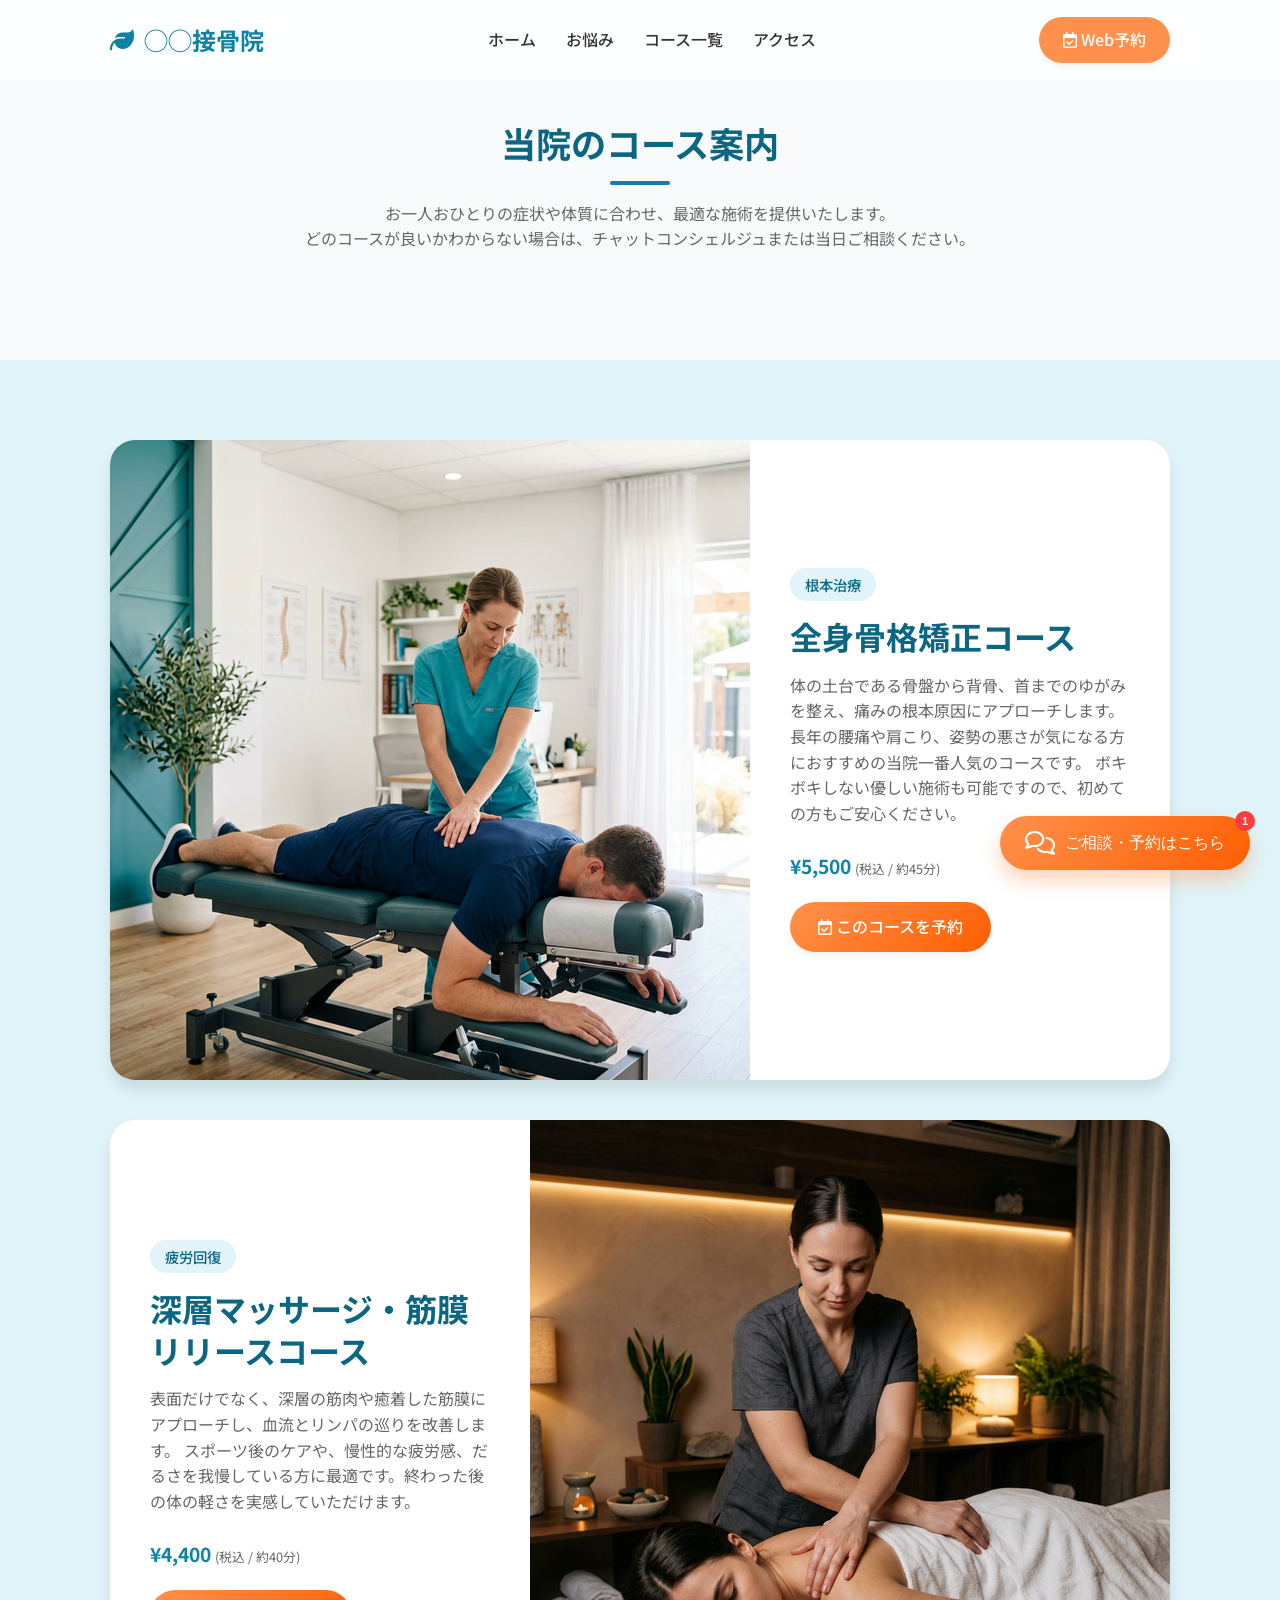
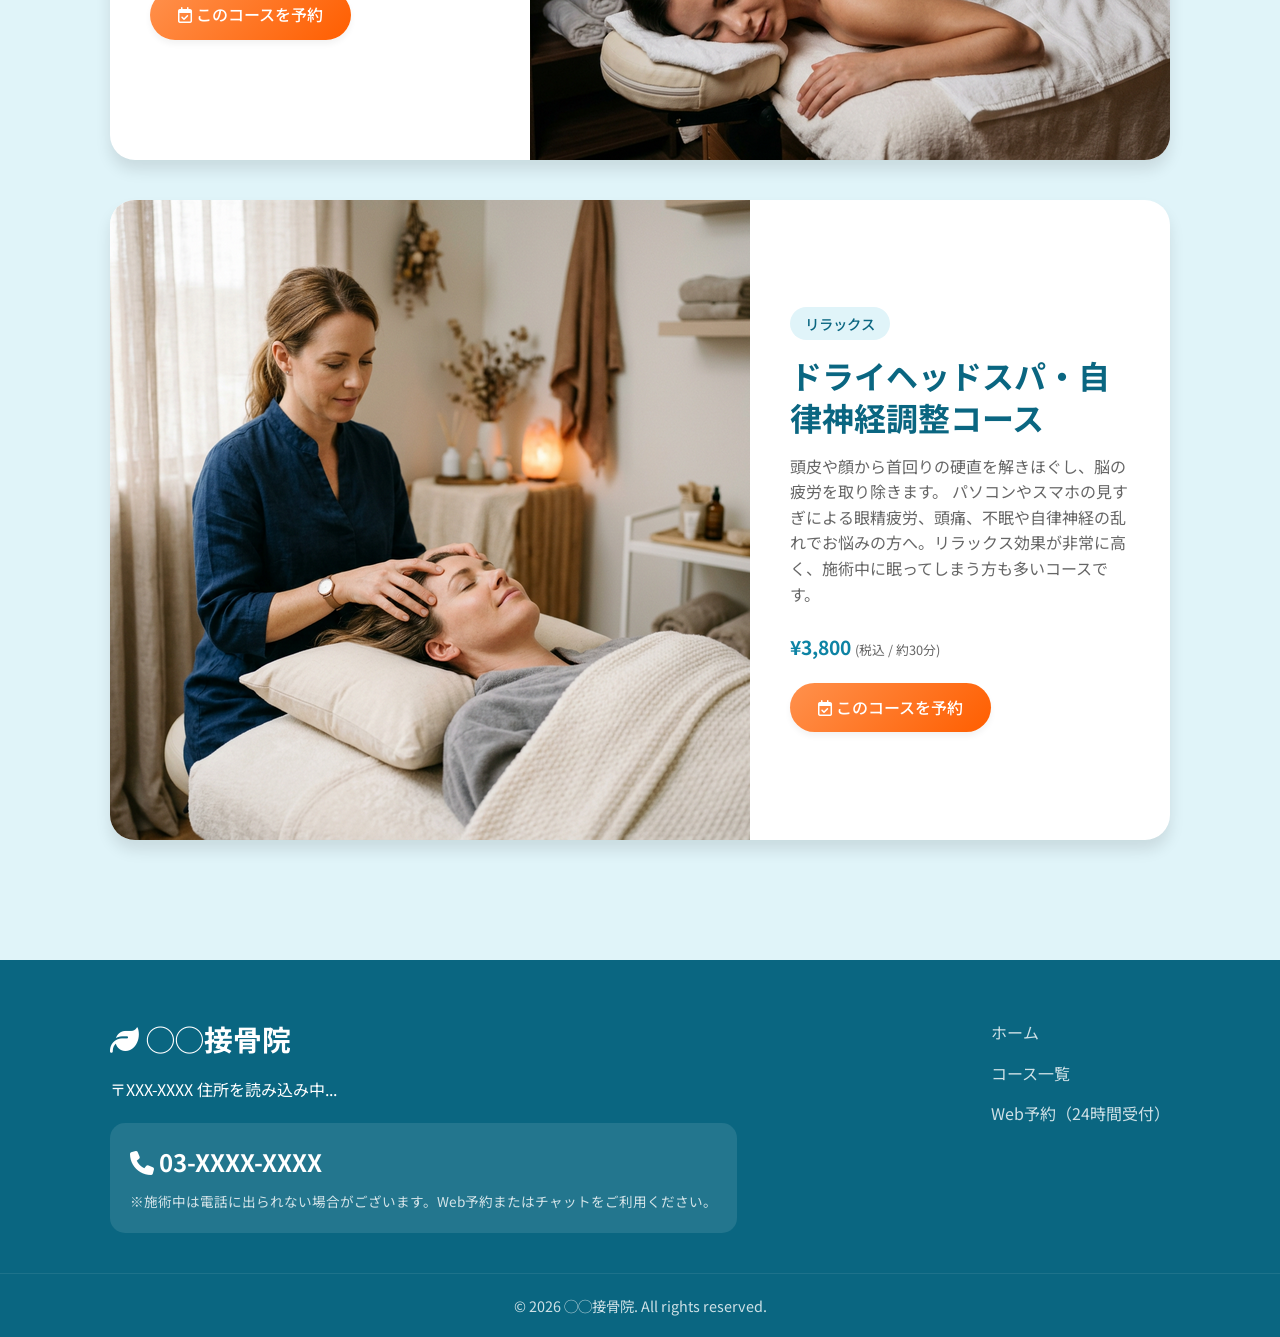
==== courses.html @ 59ee5325 "Convert to static site and add responsive design" ====
<!DOCTYPE html>
<html lang="ja">
<head>
    <meta charset="UTF-8">
    <meta name="viewport" content="width=device-width, initial-scale=1.0">
    <title>コース一覧 | ◯◯接骨院</title>
    <!-- Google Fonts -->
    <link href="https://fonts.googleapis.com/css2?family=Outfit:wght@400;500;700&family=Noto+Sans+JP:wght@400;500;700&display=swap" rel="stylesheet">
    <!-- FontAwesome for Icons -->
    <link rel="stylesheet" href="https://cdnjs.cloudflare.com/ajax/libs/font-awesome/6.4.0/css/all.min.css">
    <!-- Custom CSS -->
    <link rel="stylesheet" href="static/css/style.css">
</head>
<body>
    <!-- Header -->
    <header class="navbar">
        <div class="container navbar-container">
            <a href="index.html" class="logo">
                <i class="fa-solid fa-leaf"></i> ◯◯接骨院
            </a>
            <nav class="nav-links">
                <a href="index.html">ホーム</a>
                <a href="index.html#worries">お悩み</a>
                <a href="courses.html">コース一覧</a>
                <a href="index.html#access">アクセス</a>
            </nav>
            <a href="#" class="btn btn-primary reserve-btn js-reserve-link" target="_blank" rel="noopener noreferrer">
                <i class="fa-regular fa-calendar-check"></i> Web予約
            </a>
            <!-- Mobile Menu Toggle -->
            <button class="menu-toggle" id="mobileMenuBtn" aria-label="メニューを開く">
                <i class="fa-solid fa-bars"></i>
            </button>
        </div>
    </header>

    <!-- Main Content -->
    <main>
        <div style="background: var(--bg-color); padding: 120px 0 60px;">
            <div class="container">
                <h1 class="section-title" style="margin-bottom: 1rem;">当院のコース案内</h1>
                <p class="text-center" style="color: var(--text-light); margin-bottom: 3rem;">
                    お一人おひとりの症状や体質に合わせ、最適な施術を提供いたします。<br>
                    どのコースが良いかわからない場合は、チャットコンシェルジュまたは当日ご相談ください。
                </p>
            </div>
        </div>

        <section class="section-padding courses-section">
            <div class="container">
                
                <!-- 全身骨格矯正コース -->
                <div id="course-bone" class="course-card">
                    <img src="static/images/course_bone.jpg" alt="全身骨格矯正コース" class="course-img" onerror="this.src='https://images.unsplash.com/photo-1544161515-4ab6ce6db874?q=80&w=800&auto=format&fit=crop'">
                    <div class="course-body">
                        <span class="course-tag">根本治療</span>
                        <h3 class="course-title">全身骨格矯正コース</h3>
                        <p class="course-desc">
                            体の土台である骨盤から背骨、首までのゆがみを整え、痛みの根本原因にアプローチします。
                            長年の腰痛や肩こり、姿勢の悪さが気になる方におすすめの当院一番人気のコースです。
                            ボキボキしない優しい施術も可能ですので、初めての方もご安心ください。
                        </p>
                        <p style="font-weight: bold; font-size: 1.2rem; color: var(--primary-color); margin-bottom: 20px;">¥5,500 <span style="font-size: 0.8rem; color: var(--text-light); font-weight: normal;">(税込 / 約45分)</span></p>
                        <div style="display: flex; gap: 15px;">
                            <a href="#" class="btn btn-secondary js-reserve-link" target="_blank"><i class="fa-regular fa-calendar-check"></i> このコースを予約</a>
                        </div>
                    </div>
                </div>

                <!-- マッサージ・筋膜リリースコース -->
                <div id="course-massage" class="course-card reverse">
                    <img src="static/images/course_massage.jpg" alt="マッサージ・筋膜リリースコース" class="course-img" onerror="this.src='https://images.unsplash.com/photo-1519823551278-64ac92734fb1?q=80&w=800&auto=format&fit=crop'">
                    <div class="course-body">
                        <span class="course-tag">疲労回復</span>
                        <h3 class="course-title">深層マッサージ・筋膜リリースコース</h3>
                        <p class="course-desc">
                            表面だけでなく、深層の筋肉や癒着した筋膜にアプローチし、血流とリンパの巡りを改善します。
                            スポーツ後のケアや、慢性的な疲労感、だるさを我慢している方に最適です。終わった後の体の軽さを実感していただけます。
                        </p>
                        <p style="font-weight: bold; font-size: 1.2rem; color: var(--primary-color); margin-bottom: 20px;">¥4,400 <span style="font-size: 0.8rem; color: var(--text-light); font-weight: normal;">(税込 / 約40分)</span></p>
                        <div style="display: flex; gap: 15px;">
                            <a href="#" class="btn btn-secondary js-reserve-link" target="_blank"><i class="fa-regular fa-calendar-check"></i> このコースを予約</a>
                        </div>
                    </div>
                </div>

                <!-- ヘッドスパ・自律神経調整コース -->
                <div id="course-head" class="course-card">
                    <img src="static/images/course_head.jpg" alt="ヘッドスパ・自律神経調整コース" class="course-img" onerror="this.src='https://images.unsplash.com/photo-1620708518650-cfb742512f71?q=80&w=800&auto=format&fit=crop'">
                    <div class="course-body">
                        <span class="course-tag">リラックス</span>
                        <h3 class="course-title">ドライヘッドスパ・自律神経調整コース</h3>
                        <p class="course-desc">
                            頭皮や顔から首回りの硬直を解きほぐし、脳の疲労を取り除きます。
                            パソコンやスマホの見すぎによる眼精疲労、頭痛、不眠や自律神経の乱れでお悩みの方へ。リラックス効果が非常に高く、施術中に眠ってしまう方も多いコースです。
                        </p>
                        <p style="font-weight: bold; font-size: 1.2rem; color: var(--primary-color); margin-bottom: 20px;">¥3,800 <span style="font-size: 0.8rem; color: var(--text-light); font-weight: normal;">(税込 / 約30分)</span></p>
                        <div style="display: flex; gap: 15px;">
                            <a href="#" class="btn btn-secondary js-reserve-link" target="_blank"><i class="fa-regular fa-calendar-check"></i> このコースを予約</a>
                        </div>
                    </div>
                </div>

            </div>
        </section>
    </main>

    <!-- Footer -->
    <footer class="footer">
        <div class="container footer-content">
            <div class="footer-info">
                <h3 class="footer-logo"><i class="fa-solid fa-leaf"></i> ◯◯接骨院</h3>
                <p id="footer-address">〒XXX-XXXX 住所を読み込み中...</p>
                <div class="contact-methods">
                    <p class="tel"><i class="fa-solid fa-phone"></i> 03-XXXX-XXXX</p>
                    <p class="contact-note">※施術中は電話に出られない場合がございます。Web予約またはチャットをご利用ください。</p>
                </div>
            </div>
            <div class="footer-links">
                <a href="index.html">ホーム</a>
                <a href="courses.html">コース一覧</a>
                <a href="#" class="js-reserve-link" target="_blank" rel="noopener noreferrer">Web予約（24時間受付）</a>
            </div>
        </div>
        <div class="footer-bottom">
            <p>&copy; 2026 ◯◯接骨院. All rights reserved.</p>
        </div>
    </footer>

    <!-- Chatbot Floating Button -->
    <button class="chat-toggle-btn" id="chatToggleBtn">
        <div class="chat-badge">1</div>
        <i class="fa-regular fa-comments"></i>
        <span>ご相談・予約はこちら</span>
    </button>

    <!-- Chatbot Window -->
    <div class="chatbot-window glass-panel" id="chatbotWindow">
        <div class="chat-header">
            <h4><i class="fa-solid fa-robot"></i> AIコンシェルジュ</h4>
            <button class="close-chat" id="closeChatBtn"><i class="fa-solid fa-xmark"></i></button>
        </div>
        <div class="chat-body" id="chatBody">
            <div class="chat-message bot-message">
                <div class="avatar"><i class="fa-solid fa-leaf"></i></div>
                <div class="bubble">
                    こんにちは！◯◯接骨院です。<br>
                    どのようなお悩みでしょうか？<br>
                    該当する症状やご希望を選択してください。
                </div>
            </div>
            <div class="chat-options" id="chatOptions">
                <!-- JavaScriptで選択肢を動的に生成します -->
            </div>
        </div>
        <div class="chat-footer">
            <a href="#" class="btn btn-primary btn-block js-reserve-link" target="_blank">
                <i class="fa-regular fa-calendar-check"></i> すぐにWeb予約する
            </a>
        </div>
    </div>

    <!-- Scripts -->
    <script src="static/js/main.js"></script>
</body>
</html>
---- static/css/style.css ----
/* -----------------------------
   Variables & Reset
   ----------------------------- */
:root {
  /* Color Palette - Clean, Modern, and Medical/Relaxing */
  --primary-color: #0d83a4;
  --primary-light: #e0f4f9;
  --primary-dark: #0a6681;
  --secondary-color: #ff914d;
  --secondary-hover: #ff721a;
  --text-color: #333333;
  --text-light: #666666;
  --bg-color: #f8fafb;
  --white: #ffffff;

  /* Effects & Shadows */
  --glass-bg: rgba(255, 255, 255, 0.85);
  --glass-border: rgba(255, 255, 255, 0.4);
  --shadow-sm: 0 4px 6px rgba(0, 0, 0, 0.05);
  --shadow-md: 0 10px 15px rgba(0, 0, 0, 0.1);
  --shadow-lg: 0 20px 25px rgba(0, 0, 0, 0.15);
  --shadow-glow: 0 0 15px rgba(13, 131, 164, 0.4);

  /* Layout */
  --transition-fast: 0.2s ease;
  --transition-m: 0.3s cubic-bezier(0.25, 0.8, 0.25, 1);
  --container-width: 1100px;
}

* {
  margin: 0;
  padding: 0;
  box-sizing: border-box;
}

html {
  scroll-behavior: smooth;
}

body {
  font-family: "Noto Sans JP", "Outfit", sans-serif;
  color: var(--text-color);
  background-color: var(--bg-color);
  line-height: 1.6;
  overflow-x: hidden;
}

a {
  text-decoration: none;
  color: inherit;
}

.container {
  max-width: var(--container-width);
  margin: 0 auto;
  padding: 0 20px;
}

/* -----------------------------
   Typography & Utilities
   ----------------------------- */
h1,
h2,
h3,
h4,
h5,
h6 {
  font-weight: 700;
  line-height: 1.3;
}

.section-title {
  text-align: center;
  font-size: 2.2rem;
  color: var(--primary-dark);
  margin-bottom: 3rem;
  position: relative;
}

.section-title::after {
  content: "";
  display: block;
  width: 60px;
  height: 4px;
  background: var(--primary-color);
  margin: 15px auto 0;
  border-radius: 2px;
}

.text-center {
  text-align: center;
}
.mt-2 {
  margin-top: 2rem;
}
.mb-2 {
  margin-bottom: 2rem;
}
.section-padding {
  padding: 5rem 0;
}

/* -----------------------------
   Buttons
   ----------------------------- */
.btn {
  display: inline-block;
  padding: 12px 28px;
  font-size: 1rem;
  font-weight: 500;
  border-radius: 50px;
  cursor: pointer;
  transition: var(--transition-m);
  text-align: center;
  border: none;
}

.btn-primary {
  background: linear-gradient(
    135deg,
    var(--primary-color),
    var(--primary-dark)
  );
  color: var(--white);
  box-shadow: var(--shadow-sm);
}

.btn-primary:hover {
  transform: translateY(-2px);
  box-shadow: var(--shadow-glow);
}

.btn-secondary {
  background: linear-gradient(135deg, var(--secondary-color), #ff5e00);
  color: var(--white);
  box-shadow: var(--shadow-sm);
}

.btn-secondary:hover {
  transform: translateY(-2px);
  box-shadow: 0 4px 15px rgba(255, 145, 77, 0.4);
}

.btn-outline {
  background: transparent;
  border: 2px solid var(--primary-color);
  color: var(--primary-color);
}

.btn-outline:hover {
  background: var(--primary-color);
  color: var(--white);
}

.btn-block {
  display: block;
  width: 100%;
}

/* -----------------------------
   Glassmorphism Utilities
   ----------------------------- */
.glass-panel {
  background: var(--glass-bg);
  backdrop-filter: blur(12px);
  -webkit-backdrop-filter: blur(12px);
  border: 1px solid var(--glass-border);
  box-shadow: var(--shadow-md);
  border-radius: 20px;
}

/* -----------------------------
   Header / Navbar
   ----------------------------- */
.navbar {
  position: fixed;
  top: 0;
  left: 0;
  width: 100%;
  z-index: 1000;
  background: var(--glass-bg);
  backdrop-filter: blur(15px);
  border-bottom: 1px solid var(--glass-border);
  transition: var(--transition-fast);
}

.navbar.scrolled {
  box-shadow: var(--shadow-sm);
  padding: 5px 0;
}

.navbar-container {
  display: flex;
  justify-content: space-between;
  align-items: center;
  height: 80px;
}

.logo {
  font-size: 1.5rem;
  font-weight: 700;
  color: var(--primary-color);
  display: flex;
  align-items: center;
  gap: 10px;
}

.nav-links {
  display: flex;
  gap: 30px;
  align-items: center;
}

.nav-links a {
  font-weight: 500;
  color: var(--text-color);
  transition: var(--transition-fast);
  position: relative;
}

.nav-links a::after {
  content: "";
  position: absolute;
  bottom: -5px;
  left: 0;
  width: 0;
  height: 2px;
  background: var(--primary-color);
  transition: var(--transition-fast);
}

.nav-links a:hover {
  color: var(--primary-color);
}

.nav-links a:hover::after {
  width: 100%;
}

.reserve-btn {
  padding: 10px 24px;
  background: var(--secondary-color);
  animation: pulseBtn 2s infinite;
}

@keyframes pulseBtn {
  0% {
    box-shadow: 0 0 0 0 rgba(255, 145, 77, 0.4);
  }
  70% {
    box-shadow: 0 0 0 15px rgba(255, 145, 77, 0);
  }
  100% {
    box-shadow: 0 0 0 0 rgba(255, 145, 77, 0);
  }
}

.menu-toggle {
  display: none;
  font-size: 1.5rem;
  color: var(--primary-color);
  background: none;
  border: none;
  cursor: pointer;
}

/* -----------------------------
   Hero Section
   ----------------------------- */
.hero {
  min-height: 100vh;
  padding-top: 80px;
  display: flex;
  align-items: center;
  position: relative;
  overflow: hidden;
  background: linear-gradient(135deg, #f0fbff 0%, #ffffff 100%);
}

.hero-shape {
  position: absolute;
  border-radius: 50%;
  filter: blur(80px);
  z-index: 0;
}

.shape-1 {
  width: 500px;
  height: 500px;
  background: rgba(13, 131, 164, 0.15);
  top: -100px;
  right: -100px;
}

.shape-2 {
  width: 400px;
  height: 400px;
  background: rgba(255, 145, 77, 0.1);
  bottom: 50px;
  left: -150px;
}

.hero-container {
  display: flex;
  align-items: center;
  justify-content: space-between;
  gap: 40px;
  position: relative;
  z-index: 1;
}

.hero-content {
  flex: 1;
  animation: slideUp 0.8s ease forwards;
}

.hero-title {
  font-size: 3.5rem;
  color: var(--primary-dark);
  margin-bottom: 20px;
  line-height: 1.2;
}

.hero-subtitle {
  font-size: 1.2rem;
  color: var(--text-light);
  margin-bottom: 40px;
}

.hero-actions {
  display: flex;
  gap: 20px;
}

.hero-image-wrapper {
  flex: 1;
  position: relative;
  animation: fadeIn 1s ease forwards;
}

.hero-image {
  width: 100%;
  border-radius: 30px;
  box-shadow: var(--shadow-lg);
  object-fit: cover;
}

.hero-badge {
  position: absolute;
  bottom: 30px;
  left: -30px;
  background: var(--white);
  padding: 15px 25px;
  border-radius: 15px;
  box-shadow: var(--shadow-md);
  display: flex;
  align-items: center;
  gap: 15px;
  animation: bounce 3s infinite ease-in-out;
}

@keyframes bounce {
  0%,
  100% {
    transform: translateY(0);
  }
  50% {
    transform: translateY(-10px);
  }
}

@keyframes slideUp {
  from {
    opacity: 0;
    transform: translateY(30px);
  }
  to {
    opacity: 1;
    transform: translateY(0);
  }
}

@keyframes fadeIn {
  from {
    opacity: 0;
  }
  to {
    opacity: 1;
  }
}

/* -----------------------------
   Worries Section (こんなお悩み)
   ----------------------------- */
.worries-section {
  background-color: var(--white);
}

.worries-grid {
  display: grid;
  grid-template-columns: repeat(auto-fit, minmax(250px, 1fr));
  gap: 30px;
}

.worry-card {
  padding: 30px;
  text-align: center;
  border-radius: 20px;
  background: var(--bg-color);
  transition: var(--transition-m);
  border: 1px solid rgba(0, 0, 0, 0.03);
  cursor: pointer;
  position: relative;
  overflow: hidden;
}

.worry-card:hover {
  transform: translateY(-10px);
  box-shadow: var(--shadow-md);
  border-color: var(--primary-light);
  background: var(--white);
}

.worry-icon {
  font-size: 3rem;
  color: var(--primary-color);
  margin-bottom: 20px;
  transition: var(--transition-fast);
}

.worry-card:hover .worry-icon {
  transform: scale(1.1);
}

.worry-title {
  font-size: 1.3rem;
  margin-bottom: 15px;
  color: var(--primary-dark);
}

.worry-desc {
  color: var(--text-light);
  font-size: 0.95rem;
  margin-bottom: 20px;
}

.worry-action {
  color: var(--secondary-color);
  font-weight: 500;
  display: flex;
  align-items: center;
  justify-content: center;
  gap: 5px;
}

.worry-action i {
  transition: var(--transition-fast);
}

.worry-card:hover .worry-action i {
  transform: translateX(5px);
}

/* -----------------------------
   Courses Overview Section
   ----------------------------- */
.courses-section {
  background: var(--primary-light);
}

.course-card {
  display: flex;
  background: var(--white);
  border-radius: 25px;
  overflow: hidden;
  margin-bottom: 40px;
  box-shadow: var(--shadow-md);
  transition: var(--transition-m);
}

.course-card:hover {
  box-shadow: var(--shadow-lg);
  transform: translateY(-5px);
}

.course-card.reverse {
  flex-direction: row-reverse;
}

.course-img {
  flex: 1;
  min-height: 300px;
  object-fit: cover;
}

.course-body {
  flex: 1;
  padding: 40px;
  display: flex;
  flex-direction: column;
  justify-content: center;
}

.course-tag {
  display: inline-block;
  padding: 5px 15px;
  background: var(--primary-light);
  color: var(--primary-dark);
  border-radius: 20px;
  font-size: 0.9rem;
  font-weight: 500;
  margin-bottom: 15px;
  align-self: flex-start;
}

.course-title {
  font-size: 2rem;
  margin-bottom: 15px;
  color: var(--primary-dark);
}

.course-desc {
  color: var(--text-light);
  margin-bottom: 25px;
}

/* -----------------------------
   Chatbot
   ----------------------------- */
.chat-toggle-btn {
  position: fixed;
  bottom: 30px;
  right: 30px;
  background: linear-gradient(135deg, var(--secondary-color), #ff5e00);
  color: var(--white);
  border: none;
  border-radius: 30px;
  padding: 15px 25px;
  display: flex;
  align-items: center;
  gap: 10px;
  font-size: 1rem;
  font-weight: 500;
  box-shadow: 0 10px 20px rgba(255, 145, 77, 0.4);
  cursor: pointer;
  z-index: 1000;
  transition: var(--transition-m);
  animation: bounce 4s infinite;
}

.chat-toggle-btn:hover {
  transform: scale(1.05);
}

.chat-toggle-btn i {
  font-size: 1.5rem;
}

.chat-badge {
  position: absolute;
  top: -5px;
  right: -5px;
  background: #ff3b3b;
  color: white;
  width: 20px;
  height: 20px;
  border-radius: 50%;
  font-size: 0.7rem;
  display: flex;
  align-items: center;
  justify-content: center;
  font-weight: bold;
}

.chatbot-window {
  position: fixed;
  bottom: 100px;
  right: 30px;
  width: 350px;
  height: 500px;
  z-index: 999;
  display: flex;
  flex-direction: column;
  overflow: hidden;
  transform: scale(0.9);
  opacity: 0;
  pointer-events: none;
  transform-origin: bottom right;
  transition: var(--transition-m);
}

.chatbot-window.active {
  transform: scale(1);
  opacity: 1;
  pointer-events: all;
}

.chat-header {
  background: linear-gradient(
    135deg,
    var(--primary-color),
    var(--primary-dark)
  );
  color: var(--white);
  padding: 15px 20px;
  display: flex;
  justify-content: space-between;
  align-items: center;
}

.chat-header h4 {
  margin: 0;
  font-size: 1.1rem;
  display: flex;
  align-items: center;
  gap: 8px;
}

.close-chat {
  background: none;
  border: none;
  color: var(--white);
  font-size: 1.2rem;
  cursor: pointer;
}

.chat-body {
  flex: 1;
  padding: 20px;
  overflow-y: auto;
  background: rgba(255, 255, 255, 0.6);
  display: flex;
  flex-direction: column;
  gap: 15px;
}

.chat-message {
  display: flex;
  gap: 10px;
  max-width: 85%;
}

.bot-message {
  align-self: flex-start;
}

.user-message {
  align-self: flex-end;
  flex-direction: row-reverse;
}

.chat-message .avatar {
  width: 35px;
  height: 35px;
  border-radius: 50%;
  background: var(--primary-light);
  color: var(--primary-color);
  display: flex;
  align-items: center;
  justify-content: center;
  flex-shrink: 0;
}

.user-message .avatar {
  background: var(--primary-color);
  color: var(--white);
}

.chat-message .bubble {
  padding: 12px 15px;
  border-radius: 15px;
  font-size: 0.95rem;
  position: relative;
  background: var(--white);
  box-shadow: var(--shadow-sm);
  border-top-left-radius: 0;
}

.user-message .bubble {
  background: var(--primary-color);
  color: var(--white);
  border-top-left-radius: 15px;
  border-top-right-radius: 0;
}

.chat-options {
  display: flex;
  flex-direction: column;
  gap: 8px;
  margin-top: 10px;
}

.chat-option-btn {
  background: var(--white);
  border: 1px solid var(--primary-color);
  color: var(--primary-color);
  padding: 8px 15px;
  border-radius: 20px;
  cursor: pointer;
  transition: var(--transition-fast);
  font-size: 0.9rem;
  text-align: left;
}

.chat-option-btn:hover {
  background: var(--primary-color);
  color: var(--white);
}

.chat-footer {
  padding: 15px;
  background: var(--white);
  border-top: 1px solid var(--glass-border);
}

/* -----------------------------
   Footer
   ----------------------------- */
.footer {
  background: var(--primary-dark);
  color: var(--white);
  padding: 60px 0 20px;
}

.footer-content {
  display: flex;
  justify-content: space-between;
  flex-wrap: wrap;
  gap: 40px;
  margin-bottom: 40px;
}

.footer-logo {
  font-size: 1.8rem;
  margin-bottom: 20px;
  color: var(--white);
}

.contact-methods {
  margin-top: 20px;
  background: rgba(255, 255, 255, 0.1);
  padding: 20px;
  border-radius: 15px;
}

.contact-methods .tel {
  font-size: 1.5rem;
  font-weight: bold;
  margin-bottom: 10px;
}

.contact-note {
  font-size: 0.85rem;
  opacity: 0.8;
}

.footer-links {
  display: flex;
  flex-direction: column;
  gap: 15px;
}

.footer-links a {
  color: rgba(255, 255, 255, 0.8);
  transition: var(--transition-fast);
}

.footer-links a:hover {
  color: var(--white);
  padding-left: 5px;
}

.footer-bottom {
  text-align: center;
  padding-top: 20px;
  border-top: 1px solid rgba(255, 255, 255, 0.1);
  font-size: 0.9rem;
  opacity: 0.8;
}

/* -----------------------------
   Map & Access
   ----------------------------- */
.access-section {
  padding: 5rem 0;
}

.map-container {
  height: 400px;
  border-radius: 20px;
  overflow: hidden;
  box-shadow: var(--shadow-md);
  margin-top: 30px;
  background: #e9ecef; /* 仮の背景色 */
  position: relative;
  z-index: 1; /* fix leaflet z-index issue */
}

/* -----------------------------
   Responsive
   ----------------------------- */
@media (max-width: 768px) {
  .nav-links {
    display: flex;
    flex-direction: column;
    position: fixed;
    top: 80px;
    left: -100%;
    width: 100%;
    height: calc(100vh - 80px);
    background: var(--glass-bg);
    backdrop-filter: blur(15px);
    -webkit-backdrop-filter: blur(15px);
    transition: 0.3s ease-in-out;
    padding-top: 50px;
    align-items: center;
    gap: 40px;
    box-shadow: var(--shadow-md);
  }
  
  .nav-links.active {
    left: 0;
  }

  .nav-links a {
    font-size: 1.2rem;
  }

  .menu-toggle {
    display: block;
  }

  .reserve-btn {
    display: none; /* ヘッダーのボタンは隠し、チャットボタンで誘導 */
  }

  .hero-container {
    flex-direction: column;
    text-align: center;
    padding-top: 40px;
  }

  .hero-title {
    font-size: 2.5rem;
  }

  .hero-actions {
    justify-content: center;
    flex-wrap: wrap;
  }

  .course-card,
  .course-card.reverse {
    flex-direction: column;
  }

  .course-img {
    min-height: 200px;
  }

  .chat-toggle-btn {
    bottom: 20px;
    right: 20px;
    padding: 12px 20px;
  }
  
  .chatbot-window {
    width: calc(100% - 40px);
    height: 450px;
    bottom: 80px;
    right: 20px;
  }
}
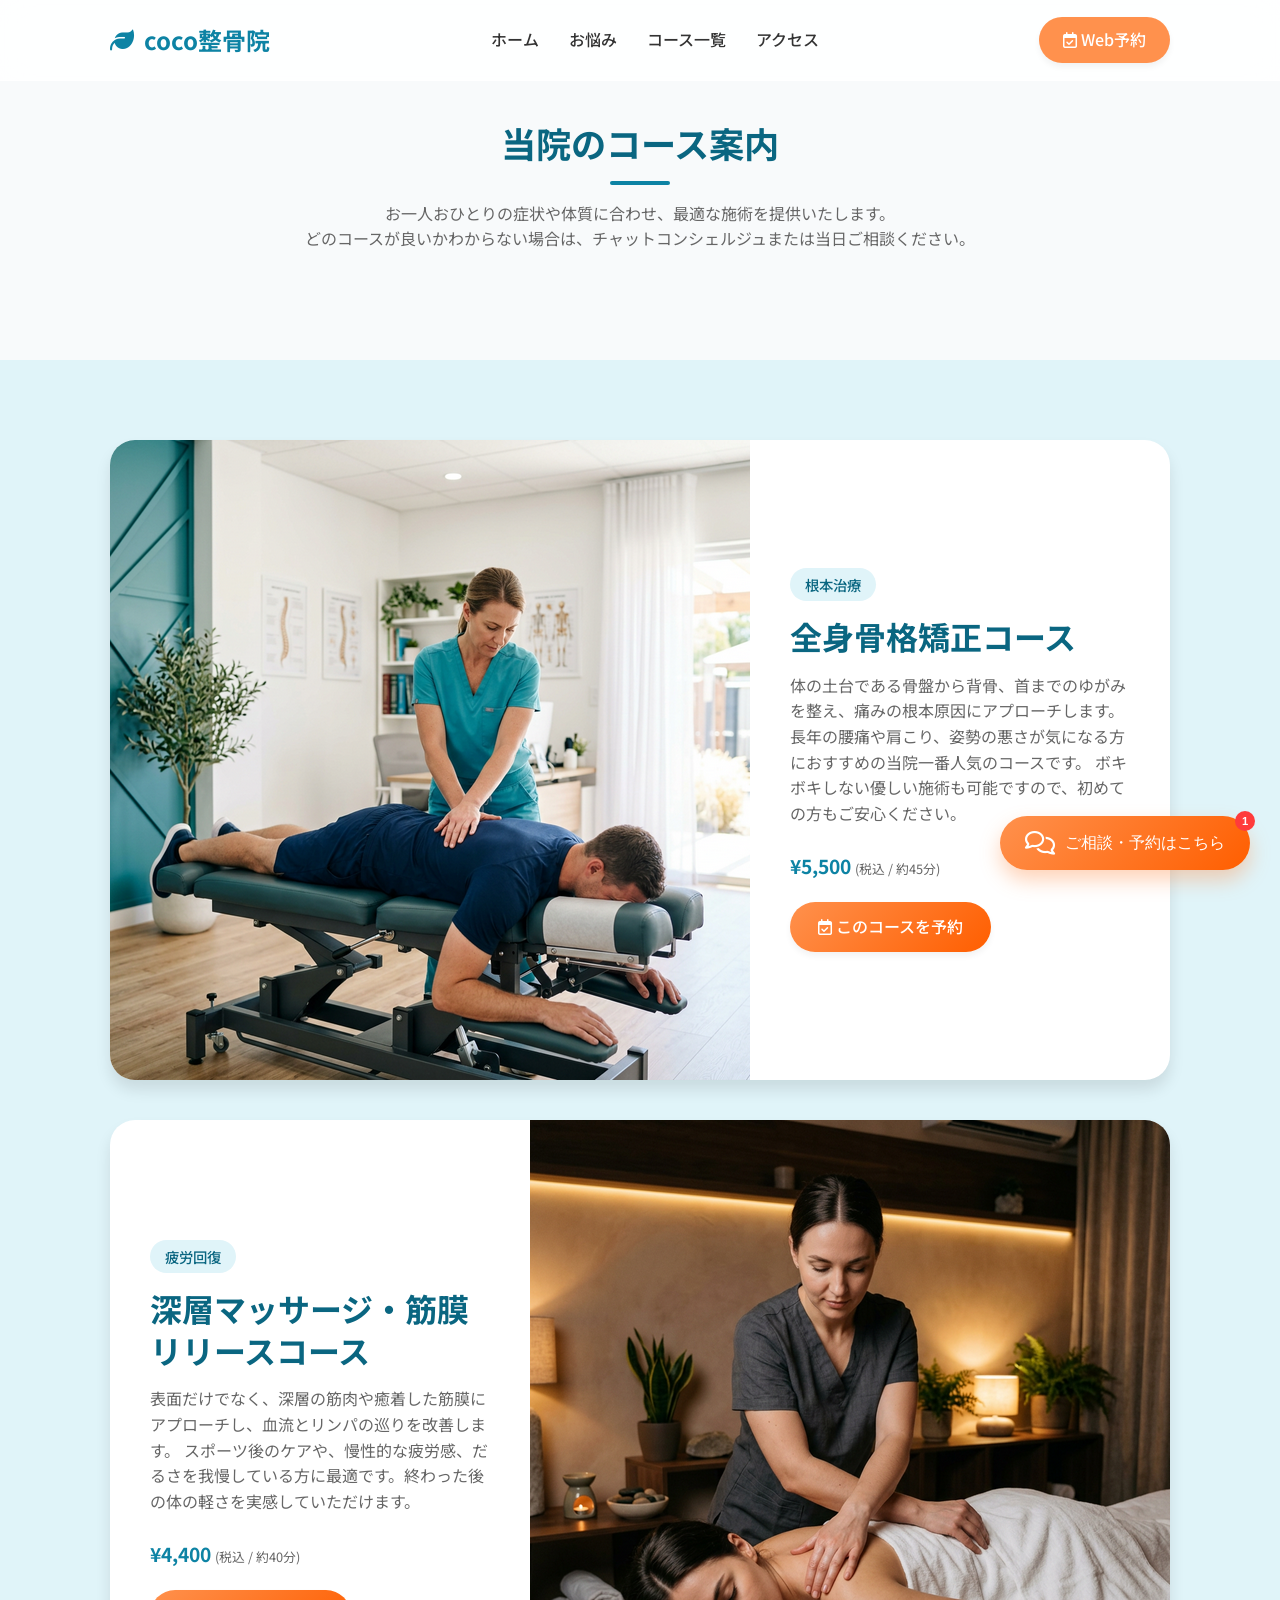
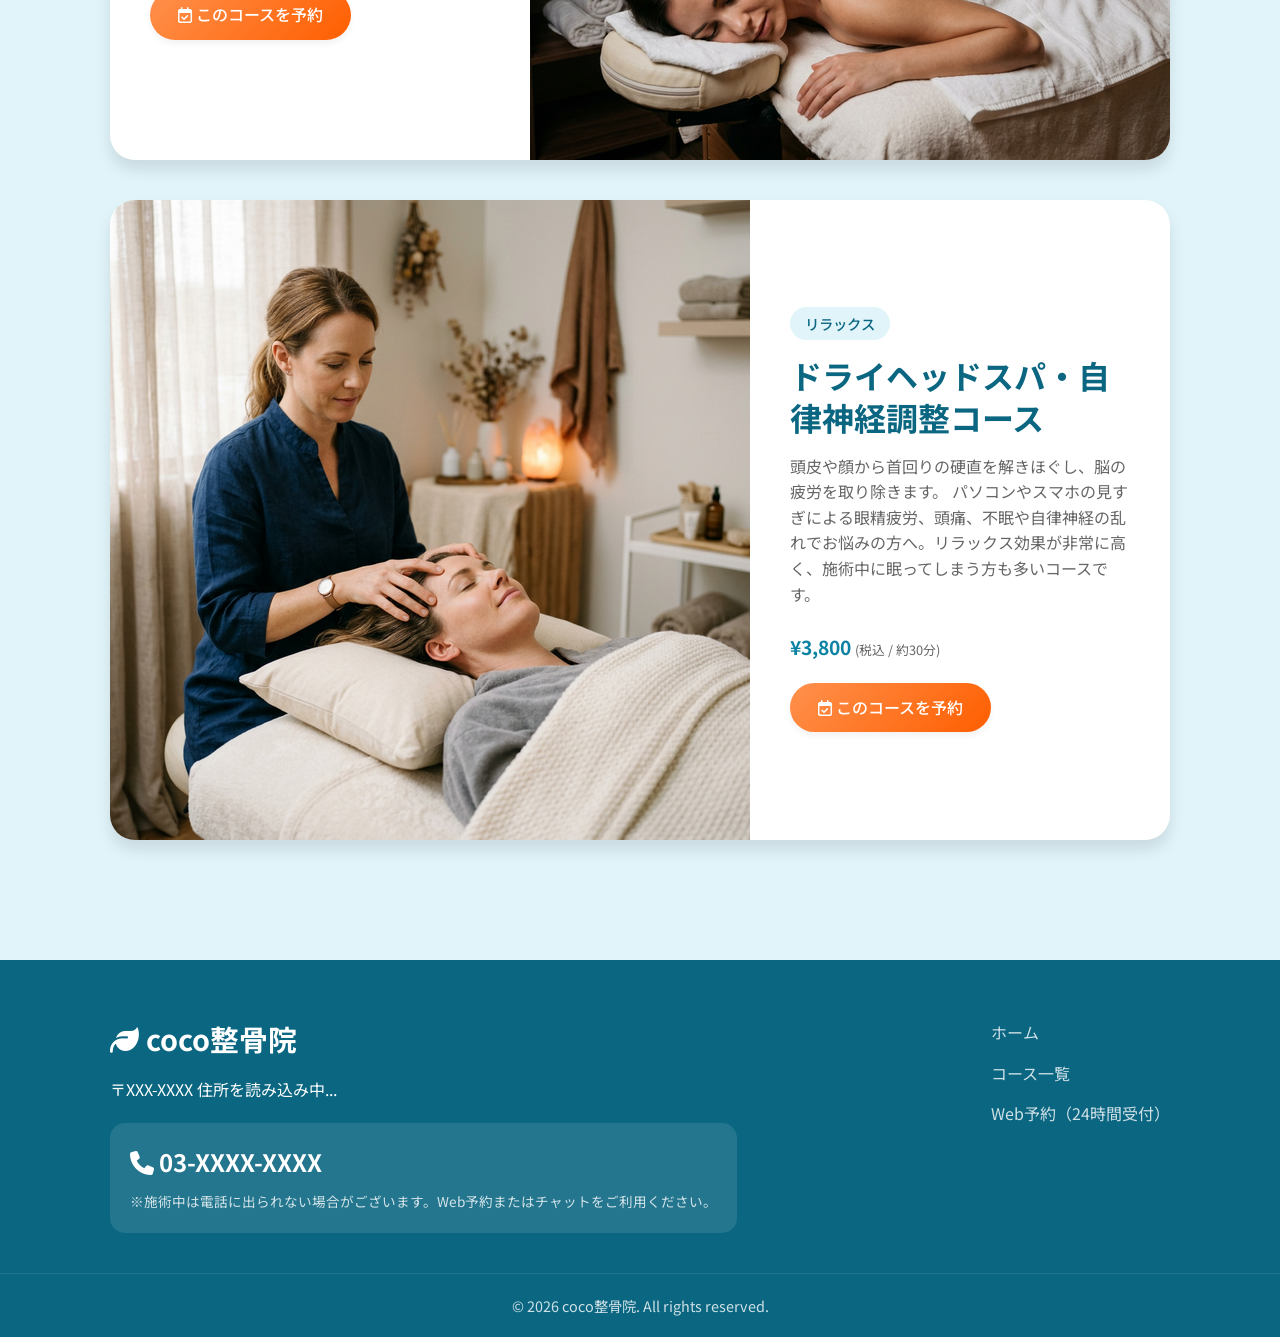
==== commit b607a9c5: "Update address to 戸越 and clinic name to coco整骨院" ====
--- a/courses.html
+++ b/courses.html
@@ -3,7 +3,7 @@
 <head>
     <meta charset="UTF-8">
     <meta name="viewport" content="width=device-width, initial-scale=1.0">
-    <title>コース一覧 | ◯◯接骨院</title>
+    <title>コース一覧 | coco整骨院</title>
     <!-- Google Fonts -->
     <link href="https://fonts.googleapis.com/css2?family=Outfit:wght@400;500;700&family=Noto+Sans+JP:wght@400;500;700&display=swap" rel="stylesheet">
     <!-- FontAwesome for Icons -->
@@ -16,7 +16,7 @@
     <header class="navbar">
         <div class="container navbar-container">
             <a href="index.html" class="logo">
-                <i class="fa-solid fa-leaf"></i> ◯◯接骨院
+                <i class="fa-solid fa-leaf"></i> coco整骨院
             </a>
             <nav class="nav-links">
                 <a href="index.html">ホーム</a>
@@ -109,7 +109,7 @@
     <footer class="footer">
         <div class="container footer-content">
             <div class="footer-info">
-                <h3 class="footer-logo"><i class="fa-solid fa-leaf"></i> ◯◯接骨院</h3>
+                <h3 class="footer-logo"><i class="fa-solid fa-leaf"></i> coco整骨院</h3>
                 <p id="footer-address">〒XXX-XXXX 住所を読み込み中...</p>
                 <div class="contact-methods">
                     <p class="tel"><i class="fa-solid fa-phone"></i> 03-XXXX-XXXX</p>
@@ -123,7 +123,7 @@
             </div>
         </div>
         <div class="footer-bottom">
-            <p>&copy; 2026 ◯◯接骨院. All rights reserved.</p>
+            <p>&copy; 2026 coco整骨院. All rights reserved.</p>
         </div>
     </footer>
 
@@ -144,7 +144,7 @@
             <div class="chat-message bot-message">
                 <div class="avatar"><i class="fa-solid fa-leaf"></i></div>
                 <div class="bubble">
-                    こんにちは！◯◯接骨院です。<br>
+                    こんにちは！coco整骨院です。<br>
                     どのようなお悩みでしょうか？<br>
                     該当する症状やご希望を選択してください。
                 </div>
